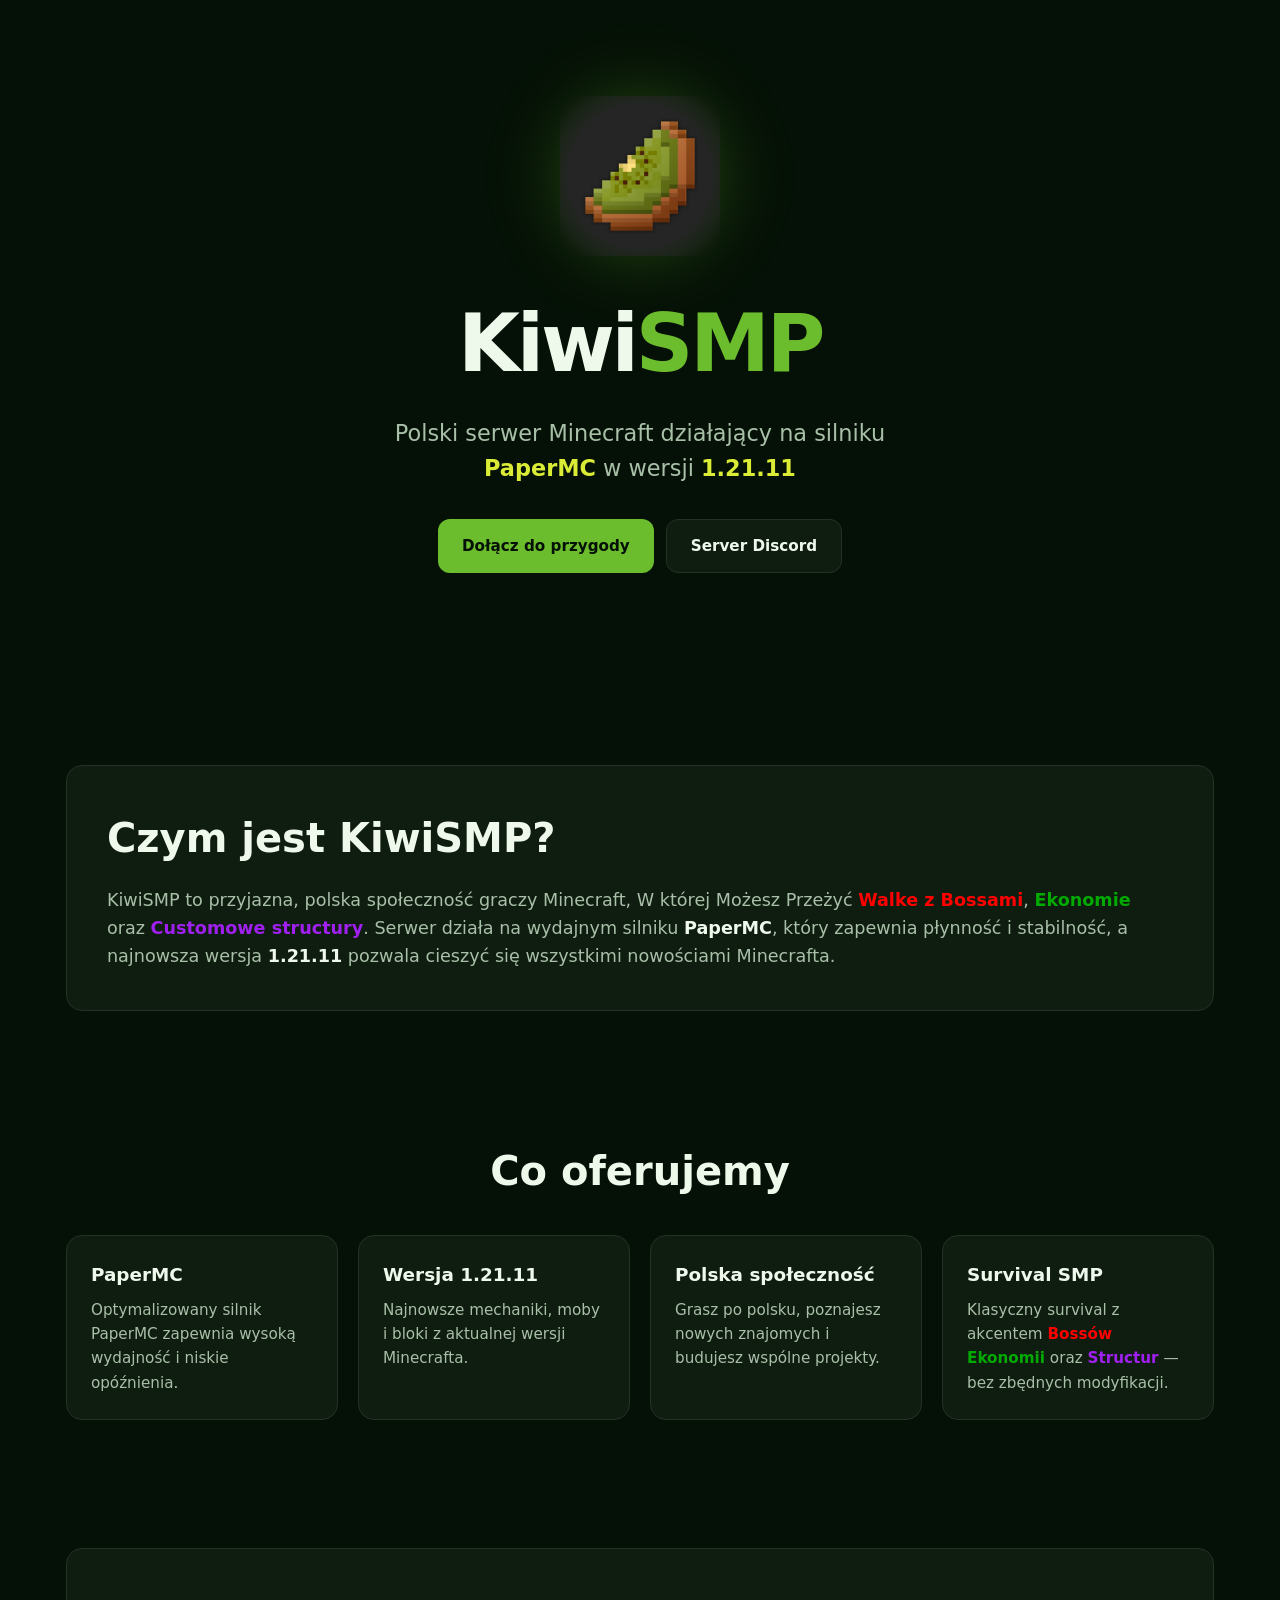
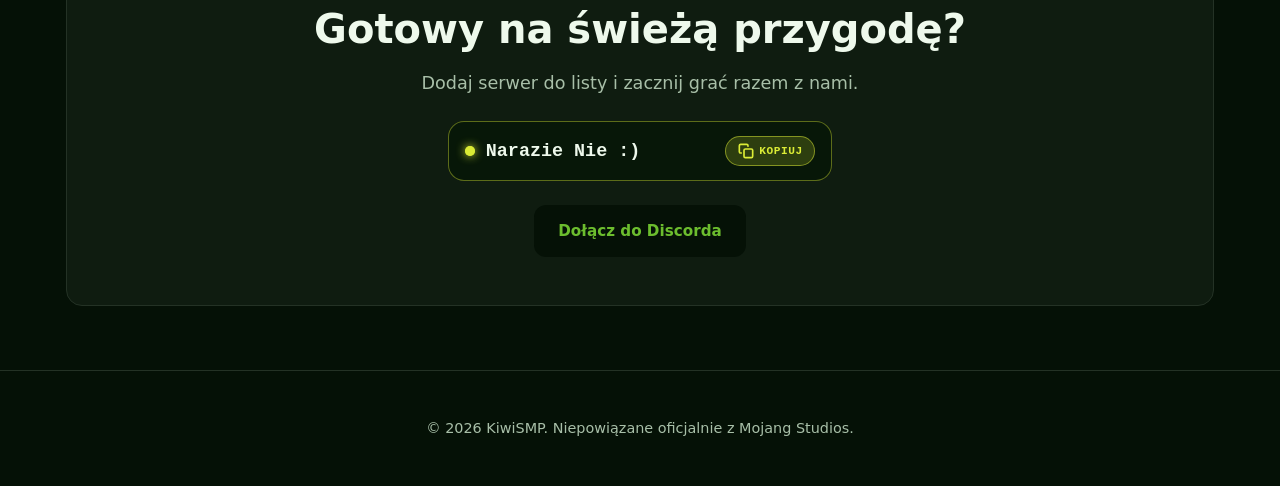
==== index.html @ 3fc56f78 "Update index.html" ====
<!DOCTYPE html>
<html lang="pl">
<head>
  <meta charset="UTF-8" />
  <meta name="viewport" content="width=device-width, initial-scale=1.0" />
  <title>KiwiSMP — Polski serwer Minecraft PaperMC 1.21.11</title>
  <meta name="description" content="Dołącz do KiwiSMP — polskiego serwera Minecraft na silniku PaperMC 1.21.11. Przygoda, społeczność i świeża rozgrywka czekają na Ciebie!" />
  <link rel="icon" type="image/png" href="[data-uri]" />
  <style>
    *, *::before, *::after { box-sizing: border-box; }
    html, body { margin: 0; padding: 0; }
    body {
      --kiwi-bg: oklch(0.16 0.03 145);
      --kiwi-fg: oklch(0.97 0.02 140);
      --kiwi-muted: oklch(0.78 0.04 145);
      --kiwi-primary: oklch(0.72 0.19 135);
      --kiwi-primary-fg: oklch(0.16 0.03 145);
      --kiwi-accent: oklch(0.9 0.19 115);
      --kiwi-card: oklch(0.21 0.03 145);
      --kiwi-border: oklch(0.3 0.03 145);
      --kiwi-radius: 1rem;
      background: var(--kiwi-bg);
      color: var(--kiwi-fg);
      font-family: ui-sans-serif, system-ui, -apple-system, BlinkMacSystemFont, "Segoe UI", Roboto, "Helvetica Neue", Arial, sans-serif;
      line-height: 1.6;
      min-height: 100vh;
      scroll-behavior: smooth;
    }
    a { color: inherit; text-decoration: none; }
    .container { width: min(72rem, 92%); margin-inline: auto; }

    .hero {
      position: relative;
      text-align: center;
      padding: 6rem 1rem 8rem;
      overflow: hidden;
    }
    .sparks { position: absolute; inset: 0; pointer-events: none; z-index: 0; }
    .spark {
      position: absolute;
      width: 0.4rem;
      height: 0.4rem;
      border-radius: 50%;
      background: var(--kiwi-accent);
      filter: blur(1px);
      animation: kiwi-spark 9s linear infinite;
      opacity: 0;
    }

    .hero-logo-wrap {
      position: relative;
      display: inline-block;
      z-index: 1;
      width: 10rem;
      height: 10rem;
    }
    .hero-logo-glow {
      position: absolute;
      left: 50%;
      top: 50%;
      width: 130%;
      height: 130%;
      transform: translate(-50%, -50%);
      border-radius: 50%;
      background: radial-gradient(
        circle,
        oklch(0.72 0.19 135 / 0.55) 0%,
        oklch(0.72 0.19 135 / 0.28) 38%,
        transparent 70%
      );
      filter: blur(32px);
      z-index: 0;
      pointer-events: none;
      animation: kiwi-pulse 7s ease-in-out infinite;
    }
    .hero-logo {
      position: relative;
      z-index: 2;
      display: block;
      width: 10rem;
      height: 10rem;
      object-fit: contain;
      -webkit-mask-image: radial-gradient(circle at 50% 50%, #000 62%, transparent 92%);
      mask-image: radial-gradient(circle at 50% 50%, #000 62%, transparent 92%);
      filter: drop-shadow(0 0 24px oklch(0.72 0.19 135 / 0.5));
      animation: kiwi-float 6s ease-in-out infinite;
    }

    .hero h1 {
      font-size: clamp(3rem, 8vw, 5rem);
      margin: 1rem 0 0.5rem;
      font-weight: 800;
      letter-spacing: -0.04em;
      position: relative;
      z-index: 1;
      animation: kiwi-rise 0.8s cubic-bezier(0.22, 1, 0.36, 1) both;
    }
    .hero h1 span.primary { color: var(--kiwi-primary); }
    .hero p {
      font-size: clamp(1.1rem, 2.5vw, 1.4rem);
      color: var(--kiwi-muted);
      max-width: 38rem;
      margin: 0 auto;
      position: relative;
      z-index: 1;
      animation: kiwi-rise 0.8s cubic-bezier(0.22, 1, 0.36, 1) 0.15s both;
    }
    .hero p .accent { color: var(--kiwi-accent); font-weight: 600; }
    .buttons {
      margin-top: 2rem;
      display: flex;
      gap: 0.75rem;
      justify-content: center;
      flex-wrap: wrap;
      position: relative;
      z-index: 1;
      animation: kiwi-rise 0.8s cubic-bezier(0.22, 1, 0.36, 1) 0.3s both;
    }
    .btn {
      display: inline-flex;
      align-items: center;
      justify-content: center;
      padding: 0.85rem 1.5rem;
      border-radius: 0.75rem;
      font-weight: 600;
      font-size: 0.95rem;
      transition: transform 0.15s ease, opacity 0.15s ease;
    }
    .btn:hover { transform: translateY(-2px); }
    .btn-primary { background: var(--kiwi-primary); color: var(--kiwi-primary-fg); }
    .btn-secondary {
      background: var(--kiwi-card);
      color: var(--kiwi-fg);
      border: 1px solid var(--kiwi-border);
    }

    .section { padding: 4rem 1rem; }
    .about {
      background: var(--kiwi-card);
      border: 1px solid var(--kiwi-border);
      border-radius: var(--kiwi-radius);
      padding: 2.5rem;
    }
    .about h2 { font-size: clamp(1.8rem, 4vw, 2.5rem); margin: 0 0 1rem; font-weight: 700; }
    .about p { color: var(--kiwi-muted); font-size: 1.1rem; margin: 0; }
    .about strong { color: var(--kiwi-fg); }
    .features {
      display: grid;
      grid-template-columns: repeat(auto-fit, minmax(16rem, 1fr));
      gap: 1.25rem;
      margin-top: 2rem;
    }
    .feature {
      position: relative;
      background: var(--kiwi-card);
      border: 1px solid var(--kiwi-border);
      border-radius: var(--kiwi-radius);
      padding: 1.5rem;
      transition: transform 0.15s ease, border-color 0.3s ease;
      overflow: hidden;
    }
    .feature:hover {
      transform: translateY(-4px);
      border-color: oklch(0.72 0.19 135 / 0.55);
    }
    .feature h3 { margin: 0 0 0.5rem; font-size: 1.15rem; color: var(--kiwi-fg); position: relative; z-index: 1; }
    .feature p { margin: 0; color: var(--kiwi-muted); font-size: 0.95rem; position: relative; z-index: 1; }

    .feature-glow {
      position: absolute;
      left: 50%;
      top: 100%;
      width: 140%;
      height: 80%;
      transform: translate(-50%, 0) scale(0.85);
      border-radius: 50%;
      background: radial-gradient(
        ellipse at center,
        oklch(0.72 0.19 135 / 0.55) 0%,
        oklch(0.72 0.19 135 / 0.22) 45%,
        transparent 72%
      );
      filter: blur(28px);
      opacity: 0;
      pointer-events: none;
      z-index: 0;
      transition: opacity 0.45s ease, transform 0.45s ease;
    }
    .feature:hover .feature-glow {
      opacity: 1;
      transform: translate(-50%, -20%) scale(1);
    }

    .section-title {
      text-align: center;
      font-size: clamp(1.8rem, 4vw, 2.5rem);
      font-weight: 700;
      margin: 0 0 2rem;
    }
    .cta {
      background: var(--kiwi-card);
      color: var(--kiwi-fg);
      border: 1px solid var(--kiwi-border);
      border-radius: var(--kiwi-radius);
      text-align: center;
      padding: 3rem 1.5rem;
    }
    .cta h2 { font-size: clamp(1.8rem, 4vw, 2.5rem); margin: 0 0 0.5rem; font-weight: 700; }
    .cta p { margin: 0 0 1.5rem; color: var(--kiwi-muted); font-size: 1.1rem; }
    .cta .btn { margin-top: 1.5rem; background: var(--kiwi-primary-fg); color: var(--kiwi-primary); }

    .ip {
      display: inline-flex;
      align-items: center;
      justify-content: space-between;
      gap: 0.75rem;
      width: 100%;
      max-width: 24rem;
      background: oklch(0.19 0.04 145 / 0.9);
      border: 1px solid oklch(0.9 0.19 115 / 0.4);
      padding: 0.85rem 1rem;
      border-radius: 1rem;
      font-family: ui-monospace, SFMono-Regular, Menlo, Monaco, Consolas, monospace;
      font-size: 1.15rem;
      font-weight: 600;
      color: var(--kiwi-fg);
      backdrop-filter: blur(12px);
      transition: all 0.3s ease;
      cursor: pointer;
      position: relative;
      overflow: hidden;
    }
    .ip:hover {
      transform: translateY(-4px);
      border-color: oklch(0.9 0.19 115 / 0.75);
      box-shadow: 0 0 50px -10px oklch(0.9 0.19 115 / 0.45);
    }
    .ip-sheen {
      position: absolute;
      inset: 0;
      background: linear-gradient(105deg, transparent 40%, oklch(1 0 0 / 0.08) 50%, transparent 60%);
      transform: translateX(-100%);
      transition: transform 0.7s ease;
    }
    .ip:hover .ip-sheen { transform: translateX(100%); }
    .ip-main { display: inline-flex; align-items: center; gap: 0.65rem; }
    .ip-dot {
      width: 0.65rem;
      height: 0.65rem;
      border-radius: 50%;
      background: var(--kiwi-accent);
      box-shadow: 0 0 10px var(--kiwi-accent);
      position: relative;
    }
    .ip-dot::after {
      content: "";
      position: absolute;
      inset: 0;
      border-radius: 50%;
      background: var(--kiwi-accent);
      animation: kiwi-ping 1.5s cubic-bezier(0, 0, 0.2, 1) infinite;
      opacity: 0.7;
    }
    .ip-copy {
      display: inline-flex;
      align-items: center;
      gap: 0.35rem;
      background: oklch(0.9 0.19 115 / 0.18);
      border: 1px solid oklch(0.9 0.19 115 / 0.5);
      color: var(--kiwi-accent);
      font-family: inherit;
      font-size: 0.7rem;
      font-weight: 700;
      text-transform: uppercase;
      letter-spacing: 0.05em;
      padding: 0.4rem 0.7rem;
      border-radius: 9999px;
      transition: all 0.3s ease;
    }
    .ip:hover .ip-copy { background: var(--kiwi-accent); color: var(--kiwi-primary-fg); }
    .ip svg { width: 1rem; height: 1rem; }

    footer {
      border-top: 1px solid var(--kiwi-border);
      text-align: center;
      padding: 2rem 1rem;
      color: var(--kiwi-muted);
      font-size: 0.9rem;
    }

    @media (max-width: 640px) {
      .hero { padding: 4rem 1rem 5rem; }
      .about { padding: 1.5rem; }
    }

    @keyframes kiwi-float {
      0%, 100% { transform: translateY(-8px); }
      50% { transform: translateY(8px); }
    }
    @keyframes kiwi-pulse {
      0%, 100% { opacity: 0.55; transform: translate(-50%, -50%) scale(1); }
      50% { opacity: 0.9; transform: translate(-50%, -50%) scale(1.12); }
    }
    @keyframes kiwi-rise {
      from { opacity: 0; transform: translateY(24px); }
      to { opacity: 1; transform: translateY(0); }
    }
    @keyframes kiwi-spark {
      0% { opacity: 0; transform: translateY(0) scale(0.6); }
      20% { opacity: 0.7; }
      100% { opacity: 0; transform: translateY(-140px) scale(1.1); }
    }
    @keyframes kiwi-ping {
      75%, 100% { transform: scale(2); opacity: 0; }
    }
  </style>
</head>
<body>
  <section class="hero">
    <div class="sparks" aria-hidden="true">
      <span class="spark" style="left:12%;top:70%;animation-delay:0s"></span>
      <span class="spark" style="left:28%;top:80%;animation-delay:2.5s"></span>
      <span class="spark" style="left:55%;top:75%;animation-delay:1.2s"></span>
      <span class="spark" style="left:74%;top:85%;animation-delay:4s"></span>
      <span class="spark" style="left:88%;top:68%;animation-delay:3.1s"></span>
    </div>

    <div class="hero-logo-wrap">
      <span class="hero-logo-glow" aria-hidden="true"></span>
      <img class="hero-logo" src="[data-uri]" alt="Logo serwera KiwiSMP" />
    </div>

    <h1>Kiwi<span class="primary">SMP</span></h1>
    <p>Polski serwer Minecraft działający na silniku <span class="accent">PaperMC</span> w wersji <span class="accent">1.21.11</span></p>
    <div class="buttons">
      <a href="#dolacz" class="btn btn-primary">Dołącz do przygody</a>
      <a href="https://discord.gg/g6fB8y4umx" target="_blank" rel="noopener noreferrer" class="btn btn-secondary">Server Discord</a>
    </div>
  </section>

 <section class="section">
    <div class="container">
      <div class="about">
        <h2>Czym jest KiwiSMP?</h2>
        <p>KiwiSMP to przyjazna, polska społeczność graczy Minecraft, W której Możesz Przeżyć <span style="color: #ff0000; font-weight: bold;">Walke z Bossami</span>, <span style="color: #00aa00; font-weight: bold;">Ekonomie</span> oraz <span style="color: #a020f0; font-weight: bold;">Customowe structury</span>. Serwer działa na wydajnym silniku <strong>PaperMC</strong>, który zapewnia płynność i stabilność, a najnowsza wersja <strong>1.21.11</strong> pozwala cieszyć się wszystkimi nowościami Minecrafta.</p>
      </div>
    </div>
  </section>

  <section class="section">
    <div class="container">
      <h2 class="section-title">Co oferujemy</h2>
      <div class="features">
        <div class="feature">
          <span class="feature-glow" aria-hidden="true"></span>
          <h3>PaperMC</h3>
          <p>Optymalizowany silnik PaperMC zapewnia wysoką wydajność i niskie opóźnienia.</p>
        </div>
        <div class="feature">
          <span class="feature-glow" aria-hidden="true"></span>
          <h3>Wersja 1.21.11</h3>
          <p>Najnowsze mechaniki, moby i bloki z aktualnej wersji Minecrafta.</p>
        </div>
        <div class="feature">
          <span class="feature-glow" aria-hidden="true"></span>
          <h3>Polska społeczność</h3>
          <p>Grasz po polsku, poznajesz nowych znajomych i budujesz wspólne projekty.</p>
        </div>
        <div class="feature">
          <span class="feature-glow" aria-hidden="true"></span>
          <h3>Survival SMP</h3>
         <p>Klasyczny survival z akcentem <span style="color: #ff0000; font-weight: bold;">Bossów</span> <span style="color: #00aa00; font-weight: bold;">Ekonomii</span> oraz <span style="color: #a020f0; font-weight: bold;">Structur</span> — bez zbędnych modyfikacji.</p>
        </div>
      </div>
    </div>
  </section>

  <section class="section" id="dolacz">
    <div class="container">
      <div class="cta">
        <h2>Gotowy na świeżą przygodę?</h2>
        <p>Dodaj serwer do listy i zacznij grać razem z nami.</p>
        <button type="button" class="ip" id="ipBtn" data-ip="Narazie Nie :)">
          <span class="ip-sheen" aria-hidden="true"></span>
          <span class="ip-main">
            <span class="ip-dot"></span>
            Narazie Nie :)
          </span>
          <span class="ip-copy" id="ipCopy">
            <svg viewBox="0 0 24 24" fill="none" stroke="currentColor" stroke-width="2.5" stroke-linecap="round" stroke-linejoin="round"><rect x="9" y="9" width="13" height="13" rx="2" ry="2"></rect><path d="M5 15H4a2 2 0 0 1-2-2V4a2 2 0 0 1 2-2h9a2 2 0 0 1 2 2v1"></path></svg>
            kopiuj
          </span>
        </button>
        <div>
          <a href="https://discord.gg/g6fB8y4umx" target="_blank" rel="noopener noreferrer" class="btn">Dołącz do Discorda</a>
        </div>
      </div>
    </div>
  </section>

  <footer>
    <p>© 2026 KiwiSMP. Niepowiązane oficjalnie z Mojang Studios.</p>
  </footer>

  <script>
    (function () {
      const btn = document.getElementById('ipBtn');
      const copyLabel = document.getElementById('ipCopy');
      const originalSvg = copyLabel.innerHTML;
      const successSvg = '<svg viewBox="0 0 24 24" fill="none" stroke="currentColor" stroke-width="2.5" stroke-linecap="round" stroke-linejoin="round"><path d="M5 13l4 4L19 7"></path></svg> skopiowano';
      let timeout;

      btn.addEventListener('click', function () {
        const ip = btn.getAttribute('data-ip');
        if (navigator.clipboard && navigator.clipboard.writeText) {
          navigator.clipboard.writeText(ip).catch(function () {});
        } else {
          const ta = document.createElement('textarea');
          ta.value = ip;
          ta.setAttribute('readonly', '');
          ta.style.position = 'absolute';
          ta.style.left = '-9999px';
          document.body.appendChild(ta);
          ta.select();
          document.execCommand('copy');
          document.body.removeChild(ta);
        }
        copyLabel.innerHTML = successSvg;
        clearTimeout(timeout);
        timeout = setTimeout(function () {
          copyLabel.innerHTML = originalSvg;
        }, 2000);
      });
    })();
  </script>
</body>
</html>
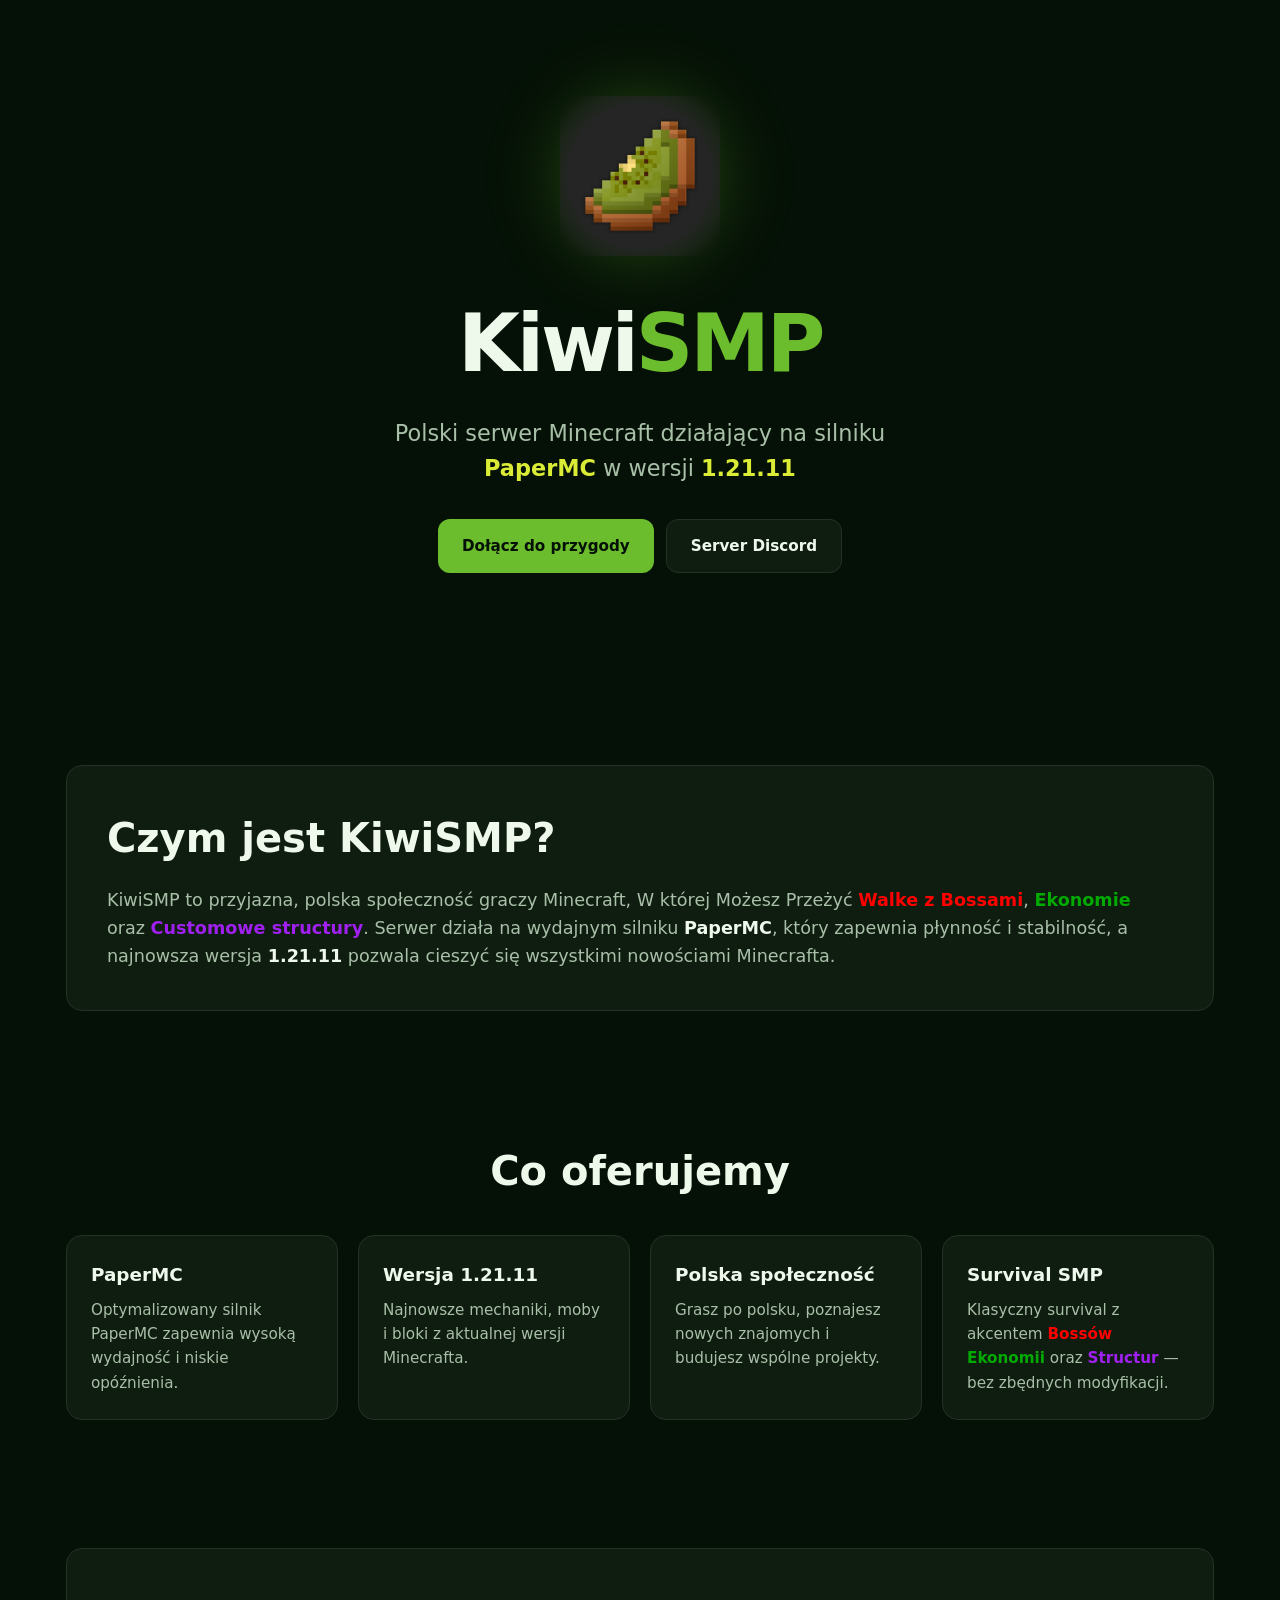
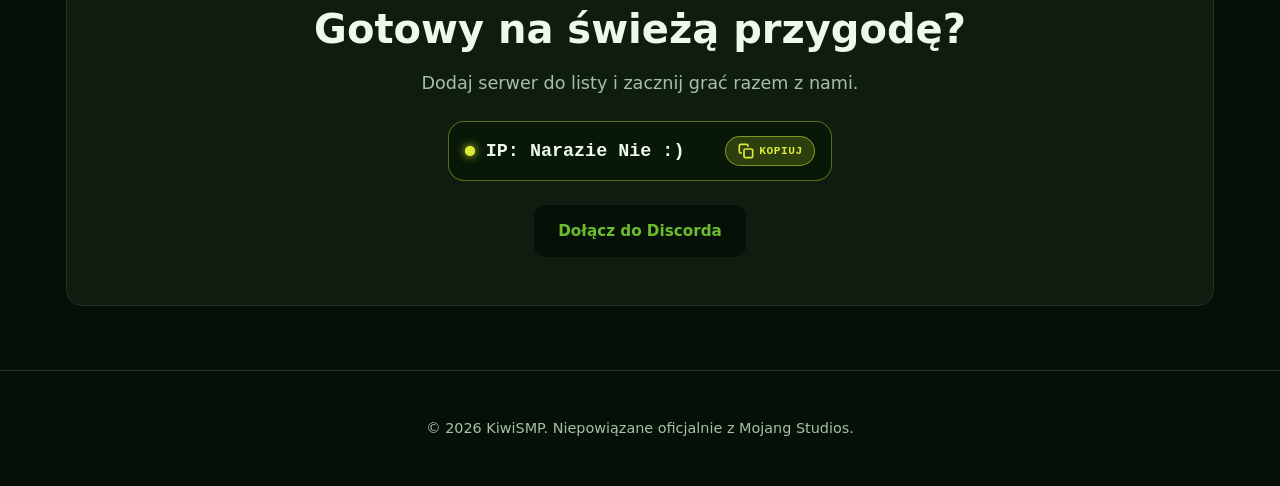
==== commit d05aeca4: "Update index.html" ====
--- a/index.html
+++ b/index.html
@@ -384,7 +384,7 @@
           <span class="ip-sheen" aria-hidden="true"></span>
           <span class="ip-main">
             <span class="ip-dot"></span>
-            Narazie Nie :)
+            IP: Narazie Nie :)
           </span>
           <span class="ip-copy" id="ipCopy">
             <svg viewBox="0 0 24 24" fill="none" stroke="currentColor" stroke-width="2.5" stroke-linecap="round" stroke-linejoin="round"><rect x="9" y="9" width="13" height="13" rx="2" ry="2"></rect><path d="M5 15H4a2 2 0 0 1-2-2V4a2 2 0 0 1 2-2h9a2 2 0 0 1 2 2v1"></path></svg>
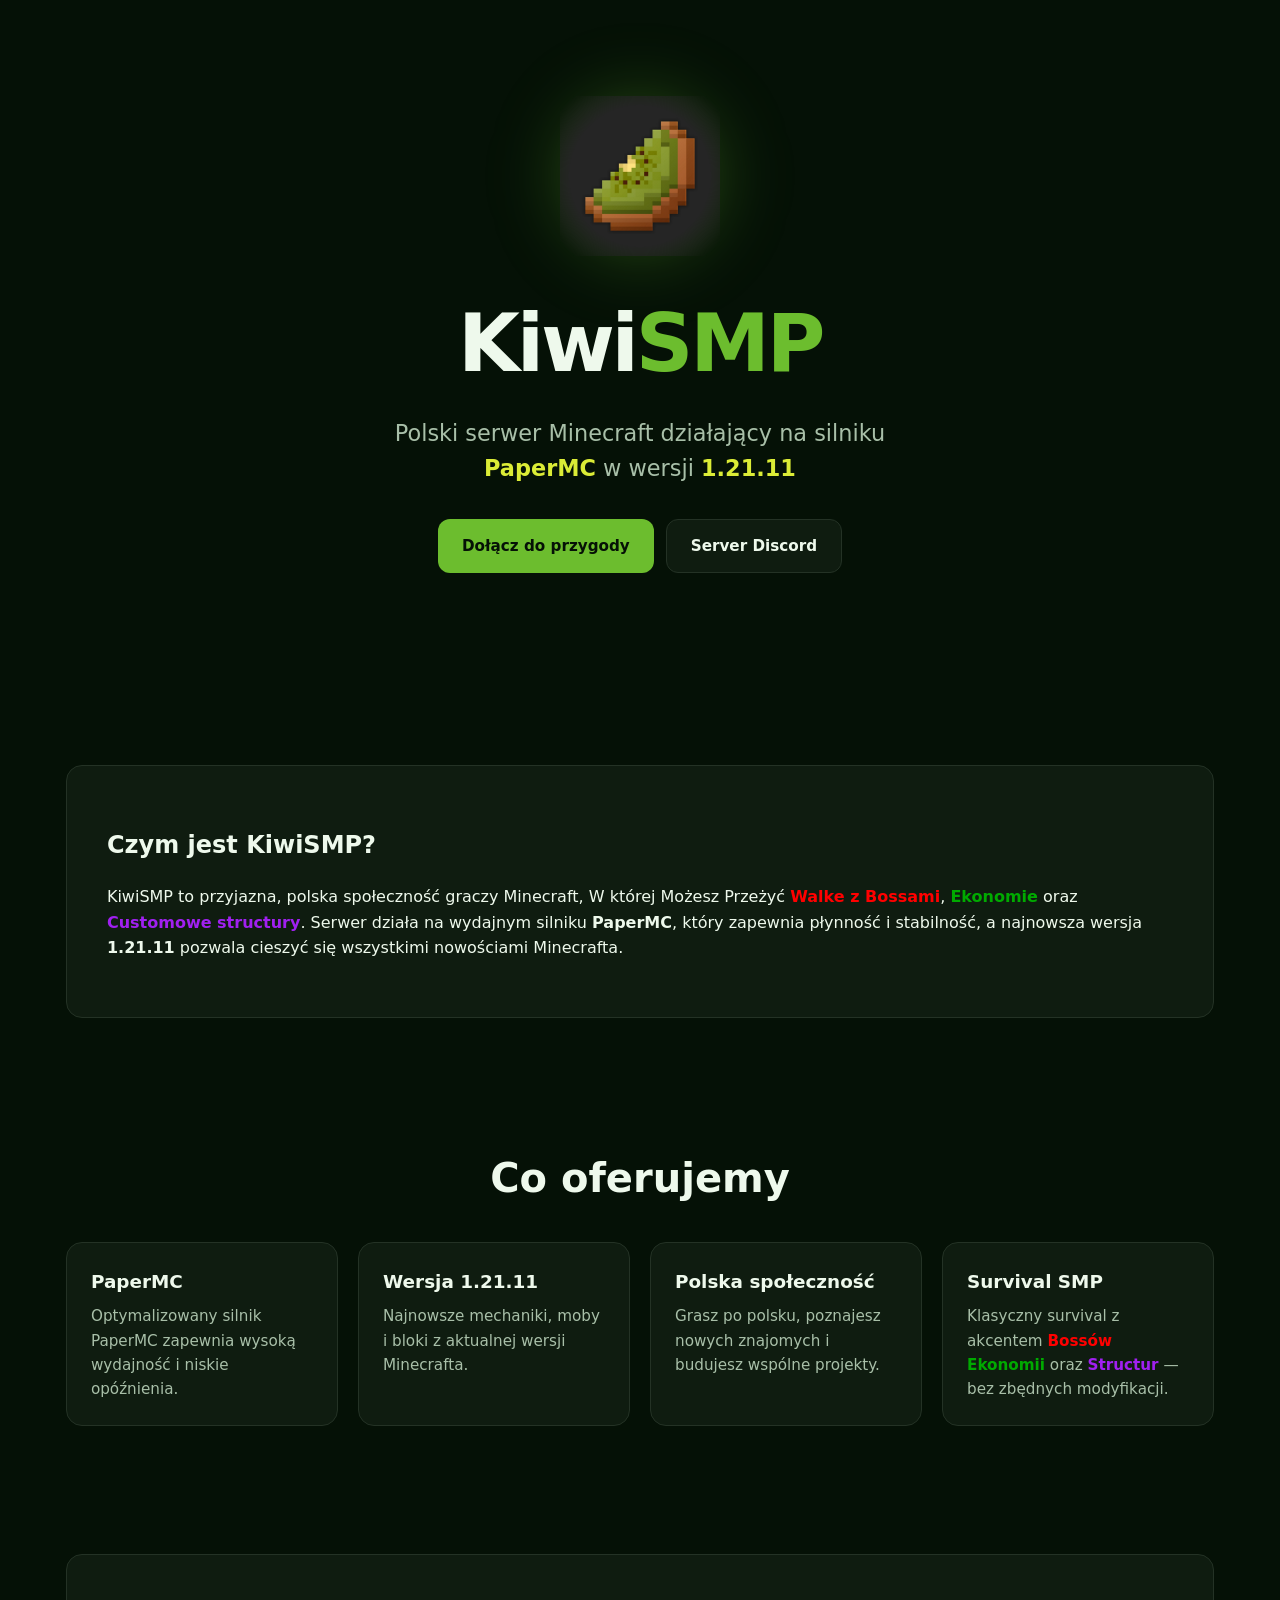
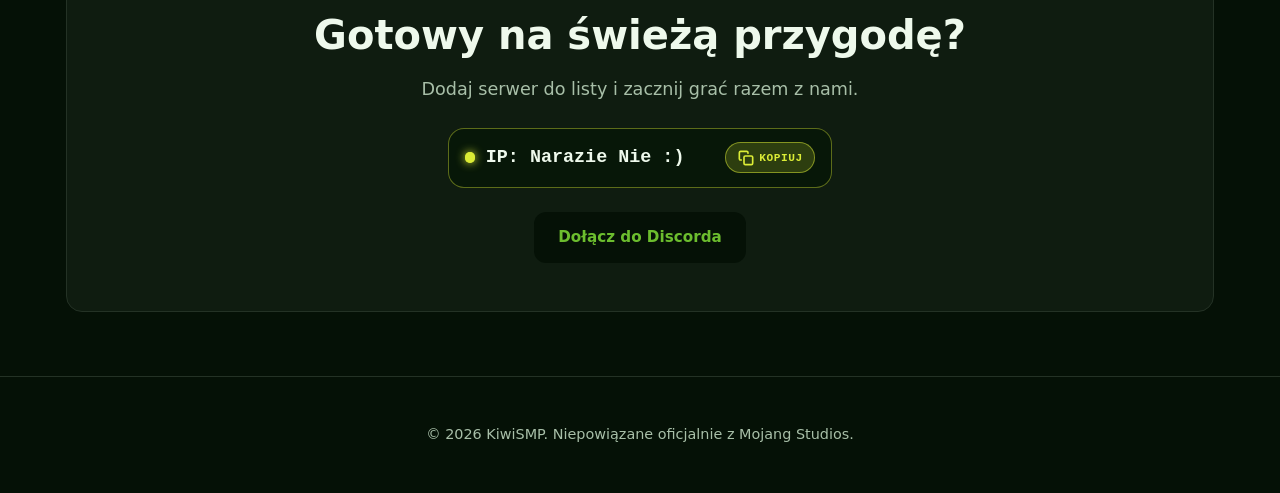
==== commit a1d7a4d8: "Update index.html" ====
--- a/index.html
+++ b/index.html
@@ -136,13 +136,52 @@
 
     .section { padding: 4rem 1rem; }
     .about {
-      background: var(--kiwi-card);
-      border: 1px solid var(--kiwi-border);
-      border-radius: var(--kiwi-radius);
-      padding: 2.5rem;
-    }
-    .about h2 { font-size: clamp(1.8rem, 4vw, 2.5rem); margin: 0 0 1rem; font-weight: 700; }
-    .about p { color: var(--kiwi-muted); font-size: 1.1rem; margin: 0; }
+    position: relative;
+    background: var(--kiwi-card);
+    border: 1px solid var(--kiwi-border);
+    border-radius: var(--kiwi-radius);
+    padding: 2.5rem;
+    overflow: hidden;
+    transition: transform 0.25s ease, border-color 0.35s ease, box-shadow 0.35s ease;
+}
+
+.about:hover {
+    transform: translateY(-4px);
+    border-color: oklch(0.72 0.19 135 / 0.55);
+    box-shadow: 0 0 40px -12px oklch(0.72 0.19 135 / 0.45);
+}
+
+.about::before {
+    content: "";
+    position: absolute;
+    left: 50%;
+    top: 100%;
+    width: 140%;
+    height: 80%;
+    transform: translate(-50%, 0) scale(0.85);
+    border-radius: 50%;
+    background: radial-gradient(
+        ellipse at center,
+        oklch(0.72 0.19 135 / 0.55) 0%,
+        oklch(0.72 0.19 135 / 0.22) 45%,
+        transparent 72%
+    );
+    filter: blur(28px);
+    opacity: 0;
+    pointer-events: none;
+    transition: opacity 0.45s ease, transform 0.45s ease;
+}
+
+.about:hover::before {
+    opacity: 1;
+    transform: translate(-50%, -20%) scale(1);
+}
+
+.about h2,
+.about p {
+    position: relative;
+    z-index: 1;
+}
     .about strong { color: var(--kiwi-fg); }
     .features {
       display: grid;
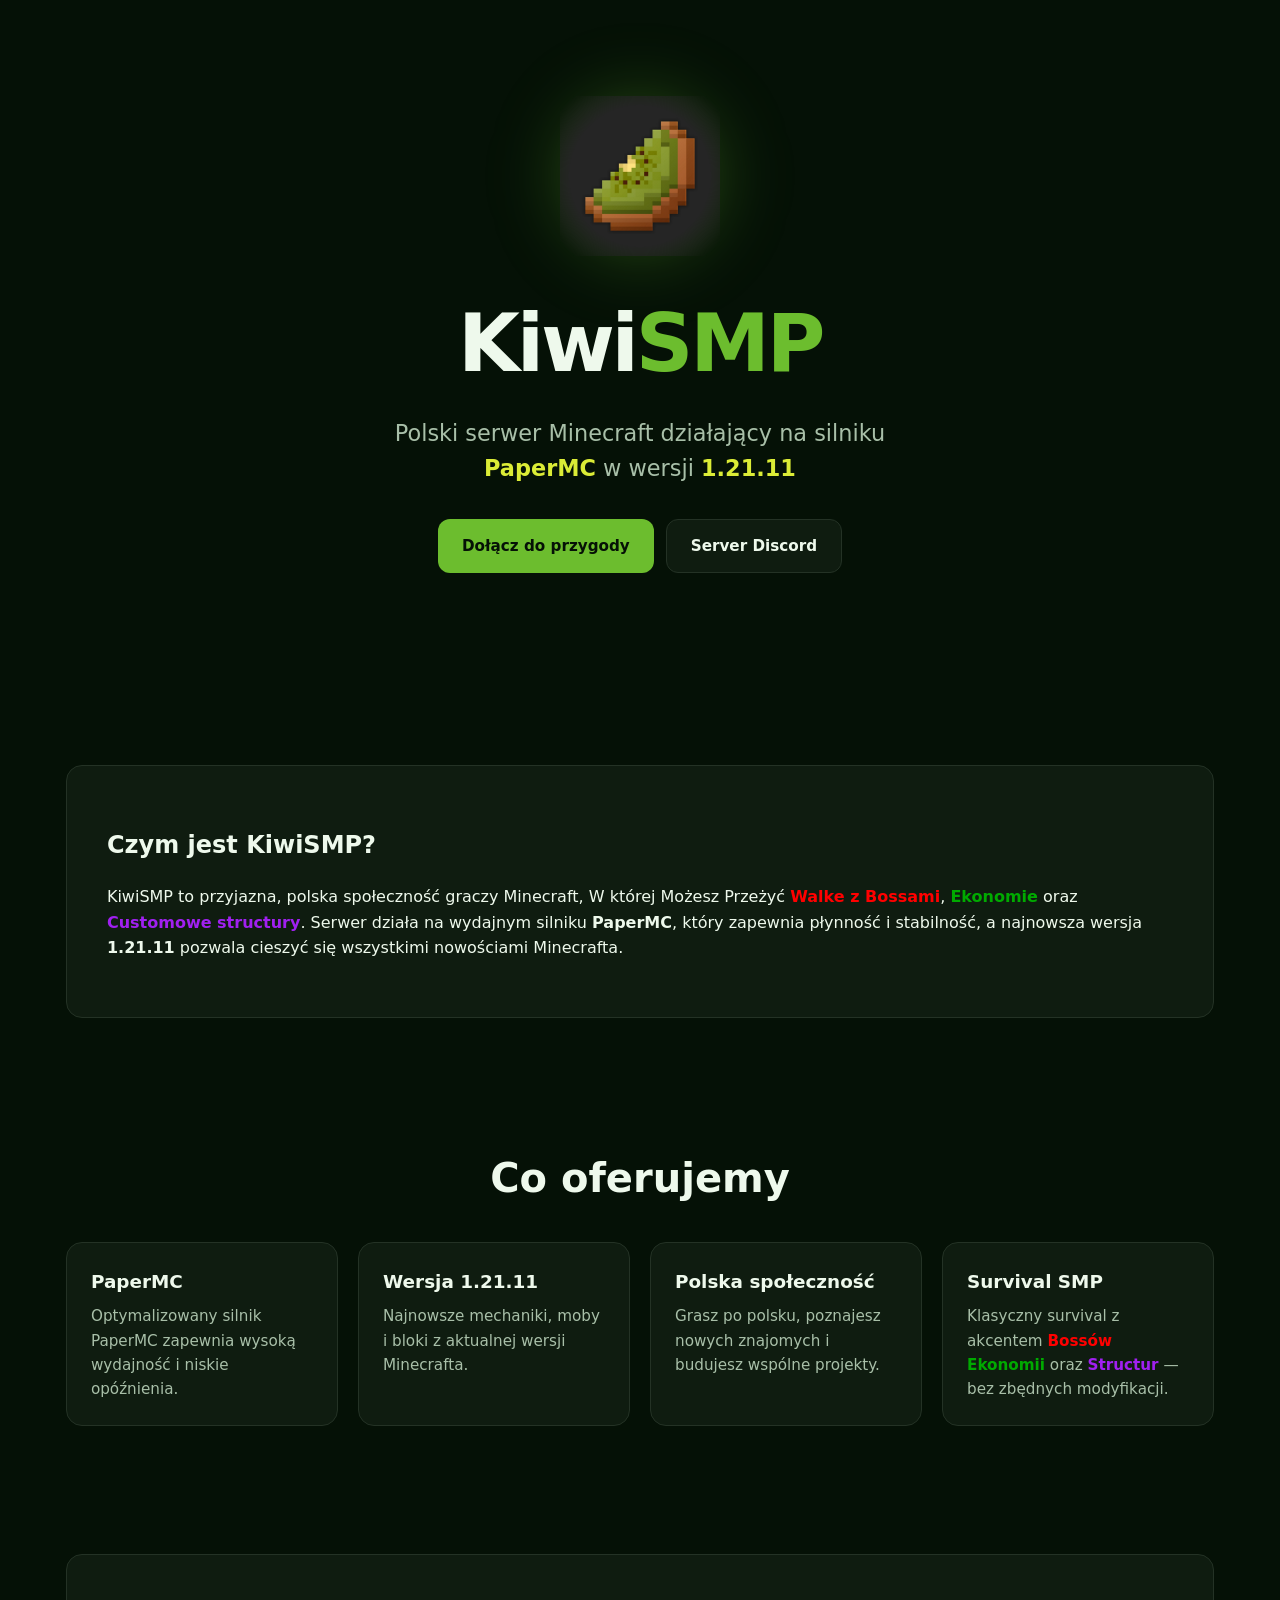
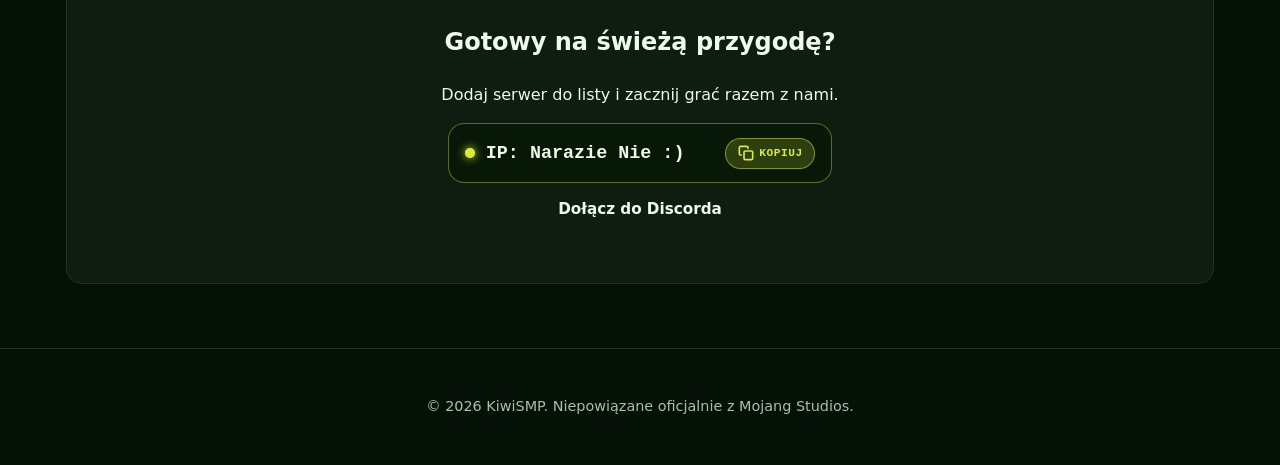
==== commit dd3eee44: "Update index.html" ====
--- a/index.html
+++ b/index.html
@@ -237,17 +237,57 @@
       margin: 0 0 2rem;
     }
     .cta {
-      background: var(--kiwi-card);
-      color: var(--kiwi-fg);
-      border: 1px solid var(--kiwi-border);
-      border-radius: var(--kiwi-radius);
-      text-align: center;
-      padding: 3rem 1.5rem;
-    }
-    .cta h2 { font-size: clamp(1.8rem, 4vw, 2.5rem); margin: 0 0 0.5rem; font-weight: 700; }
-    .cta p { margin: 0 0 1.5rem; color: var(--kiwi-muted); font-size: 1.1rem; }
-    .cta .btn { margin-top: 1.5rem; background: var(--kiwi-primary-fg); color: var(--kiwi-primary); }
-
+    position: relative;
+    background: var(--kiwi-card);
+    color: var(--kiwi-fg);
+    border: 1px solid var(--kiwi-border);
+    border-radius: var(--kiwi-radius);
+    text-align: center;
+    padding: 3rem 1.5rem;
+    overflow: hidden;
+    transition: transform 0.25s ease,
+                border-color 0.35s ease,
+                box-shadow 0.35s ease;
+}
+
+.cta:hover {
+    transform: translateY(-5px);
+    border-color: oklch(0.72 0.19 135 / 0.55);
+    box-shadow: 0 0 45px -12px oklch(0.72 0.19 135 / 0.45);
+}
+
+.cta::before {
+    content: "";
+    position: absolute;
+    left: 50%;
+    top: 100%;
+    width: 150%;
+    height: 90%;
+    transform: translate(-50%, 0) scale(0.85);
+    border-radius: 50%;
+    background: radial-gradient(
+        ellipse at center,
+        oklch(0.72 0.19 135 / 0.55) 0%,
+        oklch(0.72 0.19 135 / 0.22) 45%,
+        transparent 72%
+    );
+    filter: blur(30px);
+    opacity: 0;
+    pointer-events: none;
+    transition: opacity 0.45s ease, transform 0.45s ease;
+}
+
+.cta:hover::before {
+    opacity: 1;
+    transform: translate(-50%, -20%) scale(1);
+}
+
+.cta h2,
+.cta p,
+.cta .btn {
+    position: relative;
+    z-index: 1;
+}
     .ip {
       display: inline-flex;
       align-items: center;
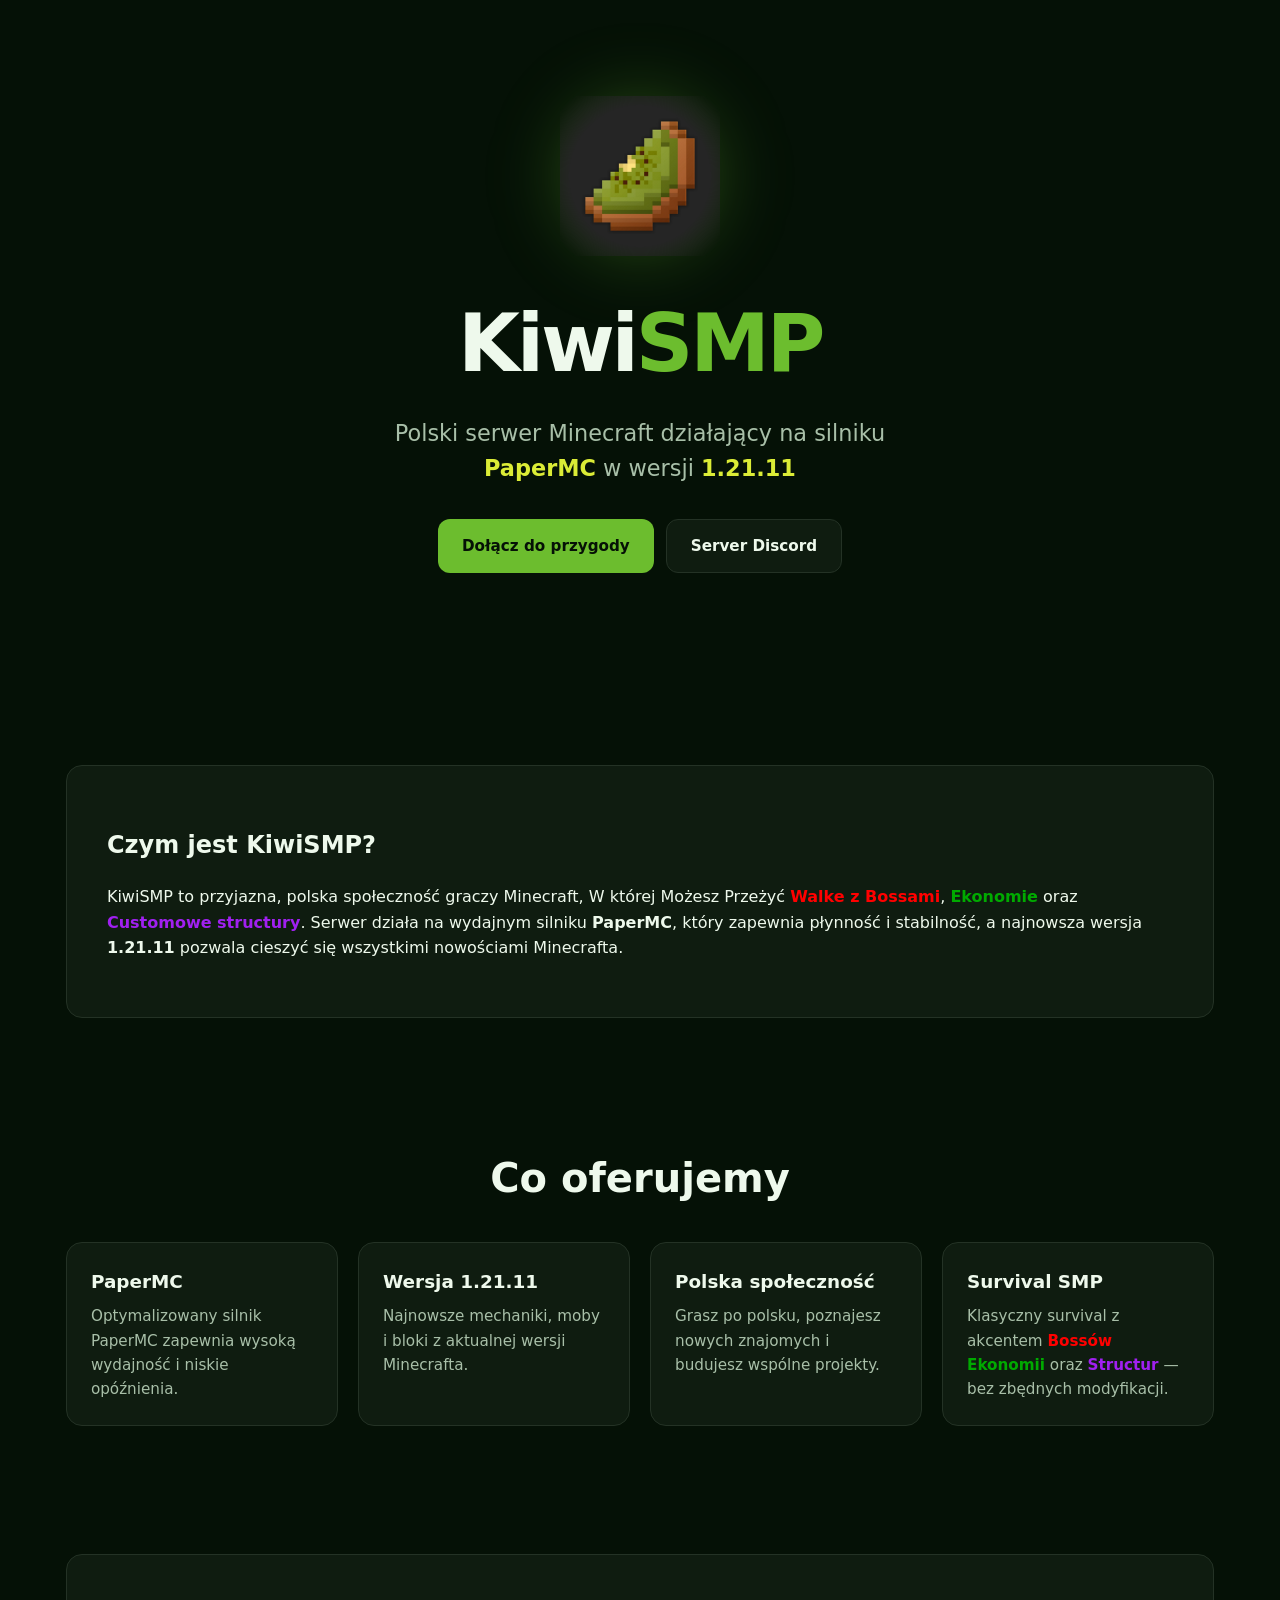
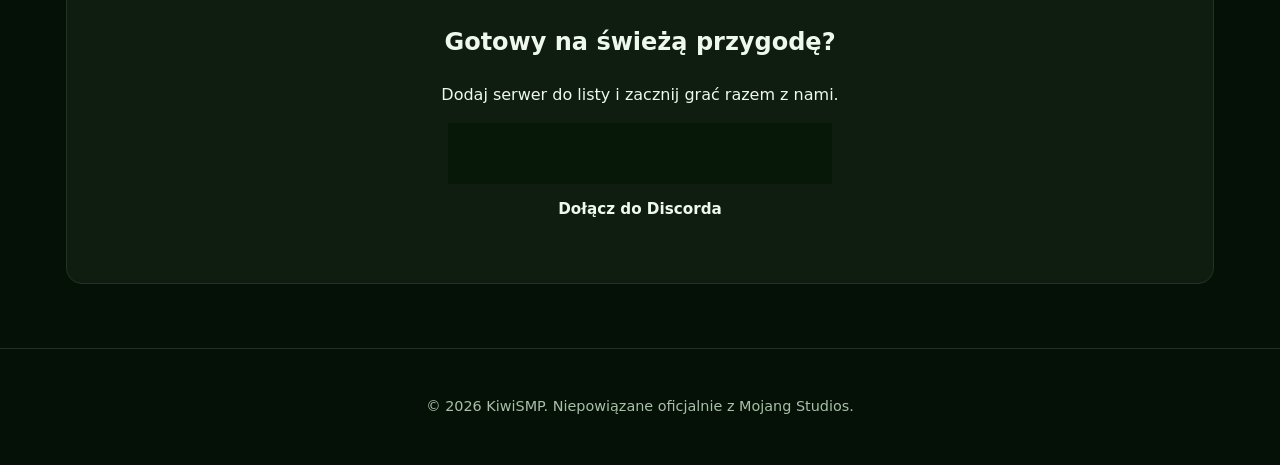
==== commit 3797fb64: "Update index.html" ====
--- a/index.html
+++ b/index.html
@@ -284,6 +284,7 @@
 
 .cta h2,
 .cta p,
+.cta .ip,
 .cta .btn {
     position: relative;
     z-index: 1;
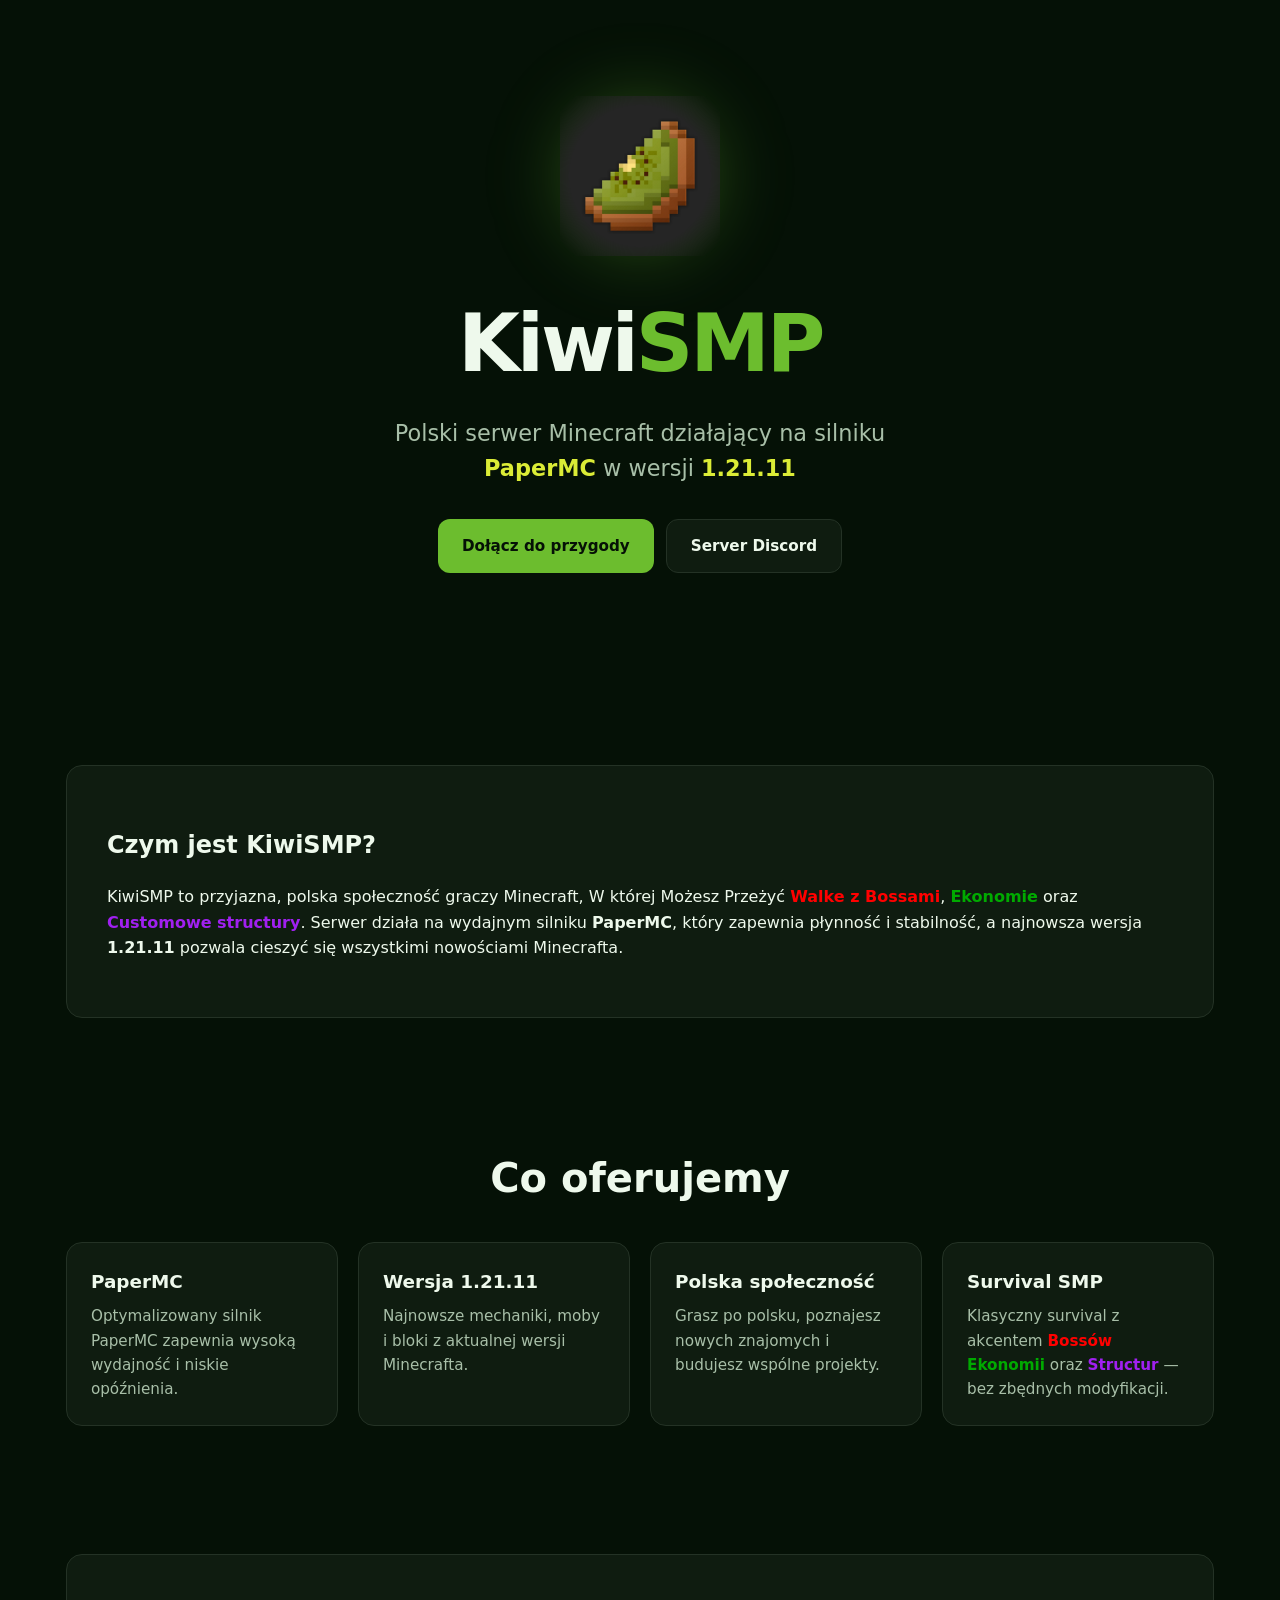
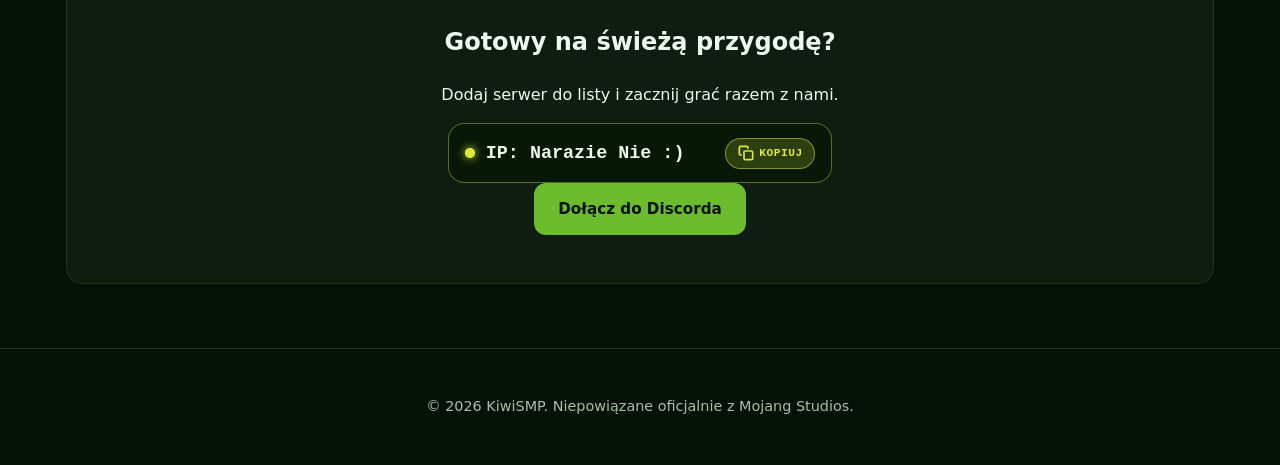
==== commit 3b4e6c05: "Update index.html" ====
--- a/index.html
+++ b/index.html
@@ -472,7 +472,11 @@
           </span>
         </button>
         <div>
-          <a href="https://discord.gg/g6fB8y4umx" target="_blank" rel="noopener noreferrer" class="btn">Dołącz do Discorda</a>
+          <a href="https://discord.gg/g6fB8y4umx"
+             class="btn btn-primary"
+             target="_blank">
+             Dołącz do Discorda
+        </a>
         </div>
       </div>
     </div>
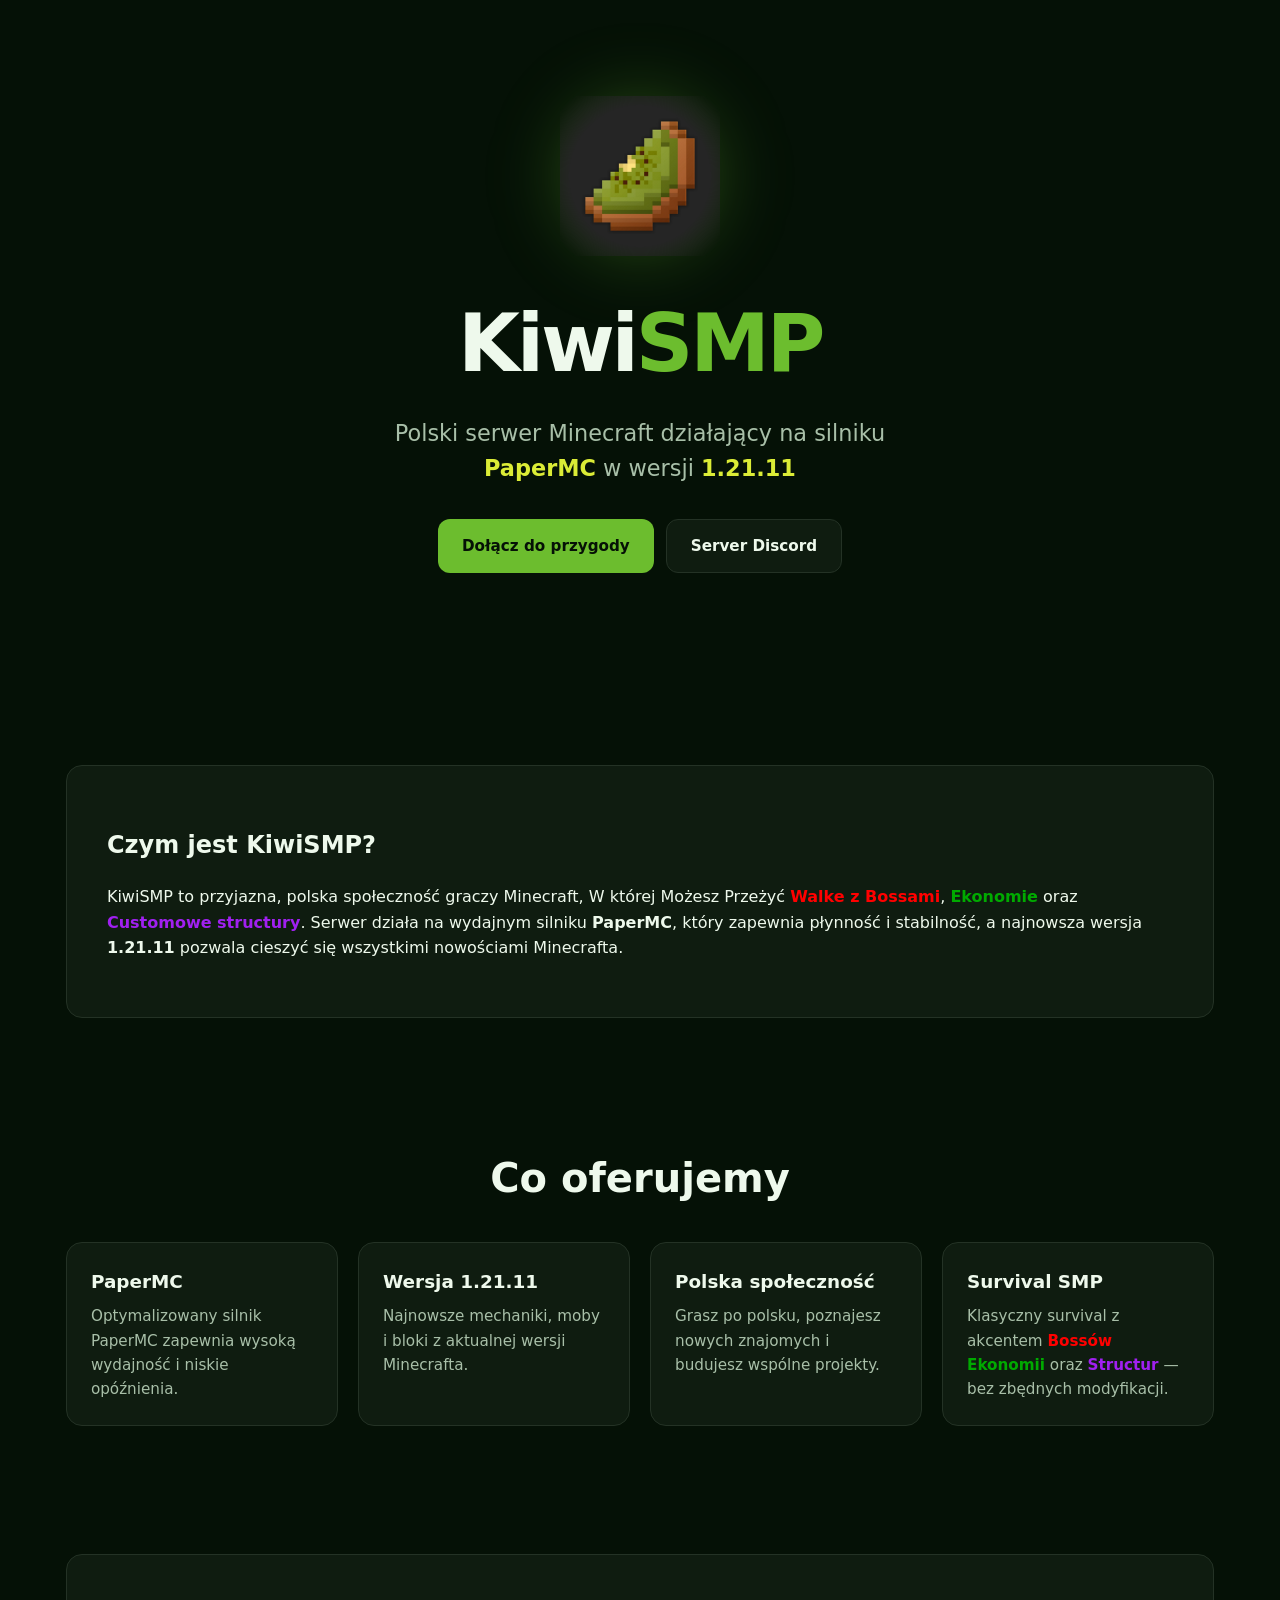
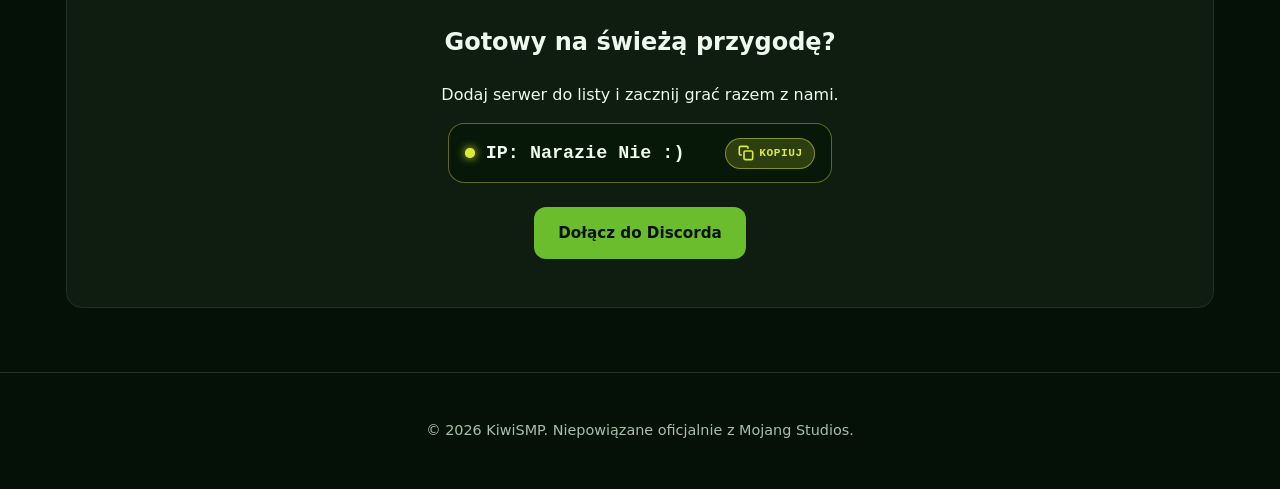
==== commit 4c05c239: "Update index.html" ====
--- a/index.html
+++ b/index.html
@@ -341,6 +341,9 @@
       animation: kiwi-ping 1.5s cubic-bezier(0, 0, 0.2, 1) infinite;
       opacity: 0.7;
     }
+    .discord-btn {
+      margin-top: 1.5rem;
+    }
     .ip-copy {
       display: inline-flex;
       align-items: center;
@@ -471,13 +474,13 @@
             kopiuj
           </span>
         </button>
-        <div>
-          <a href="https://discord.gg/g6fB8y4umx"
-             class="btn btn-primary"
-             target="_blank">
-             Dołącz do Discorda
-        </a>
-        </div>
+        <div class="discord-btn">
+  <a href="https://discord.gg/g6fB8y4umx"
+     class="btn btn-primary"
+     target="_blank">
+     Dołącz do Discorda
+  </a>
+</div>
       </div>
     </div>
   </section>
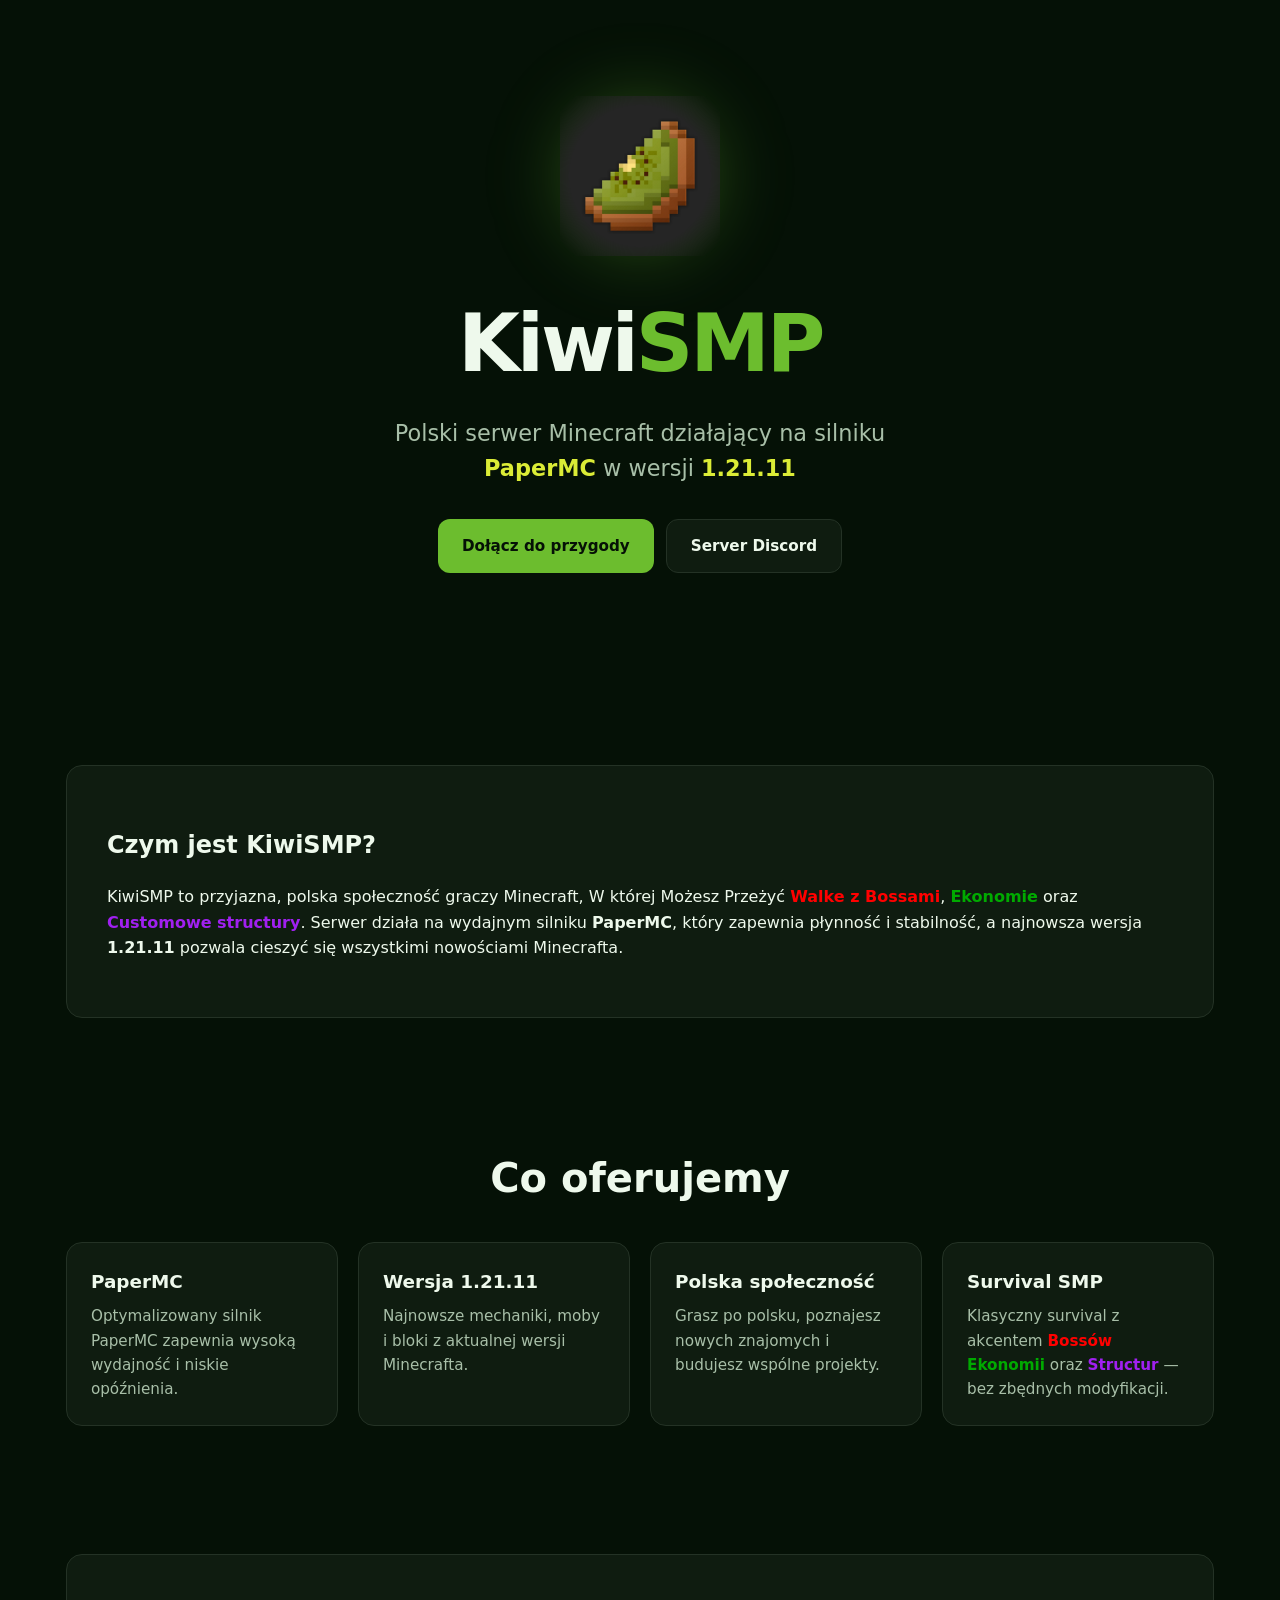
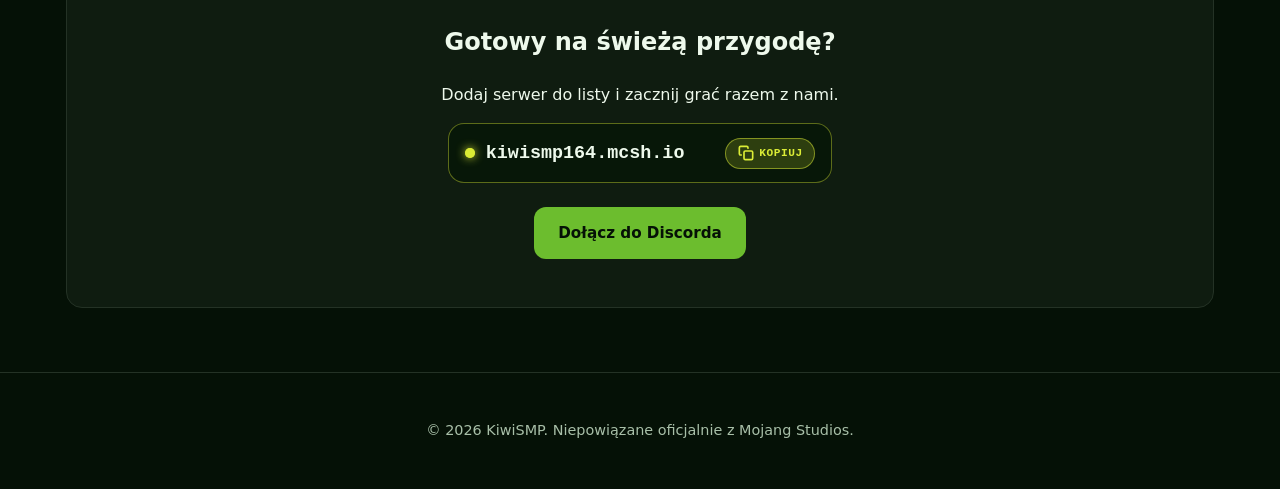
==== commit 0d09d28c: "Update index.html" ====
--- a/index.html
+++ b/index.html
@@ -463,11 +463,11 @@
       <div class="cta">
         <h2>Gotowy na świeżą przygodę?</h2>
         <p>Dodaj serwer do listy i zacznij grać razem z nami.</p>
-        <button type="button" class="ip" id="ipBtn" data-ip="Narazie Nie :)">
+        <button type="button" class="ip" id="ipBtn" data-ip="kiwismp164.mcsh.io">
           <span class="ip-sheen" aria-hidden="true"></span>
           <span class="ip-main">
             <span class="ip-dot"></span>
-            IP: Narazie Nie :)
+            kiwismp164.mcsh.io
           </span>
           <span class="ip-copy" id="ipCopy">
             <svg viewBox="0 0 24 24" fill="none" stroke="currentColor" stroke-width="2.5" stroke-linecap="round" stroke-linejoin="round"><rect x="9" y="9" width="13" height="13" rx="2" ry="2"></rect><path d="M5 15H4a2 2 0 0 1-2-2V4a2 2 0 0 1 2-2h9a2 2 0 0 1 2 2v1"></path></svg>
